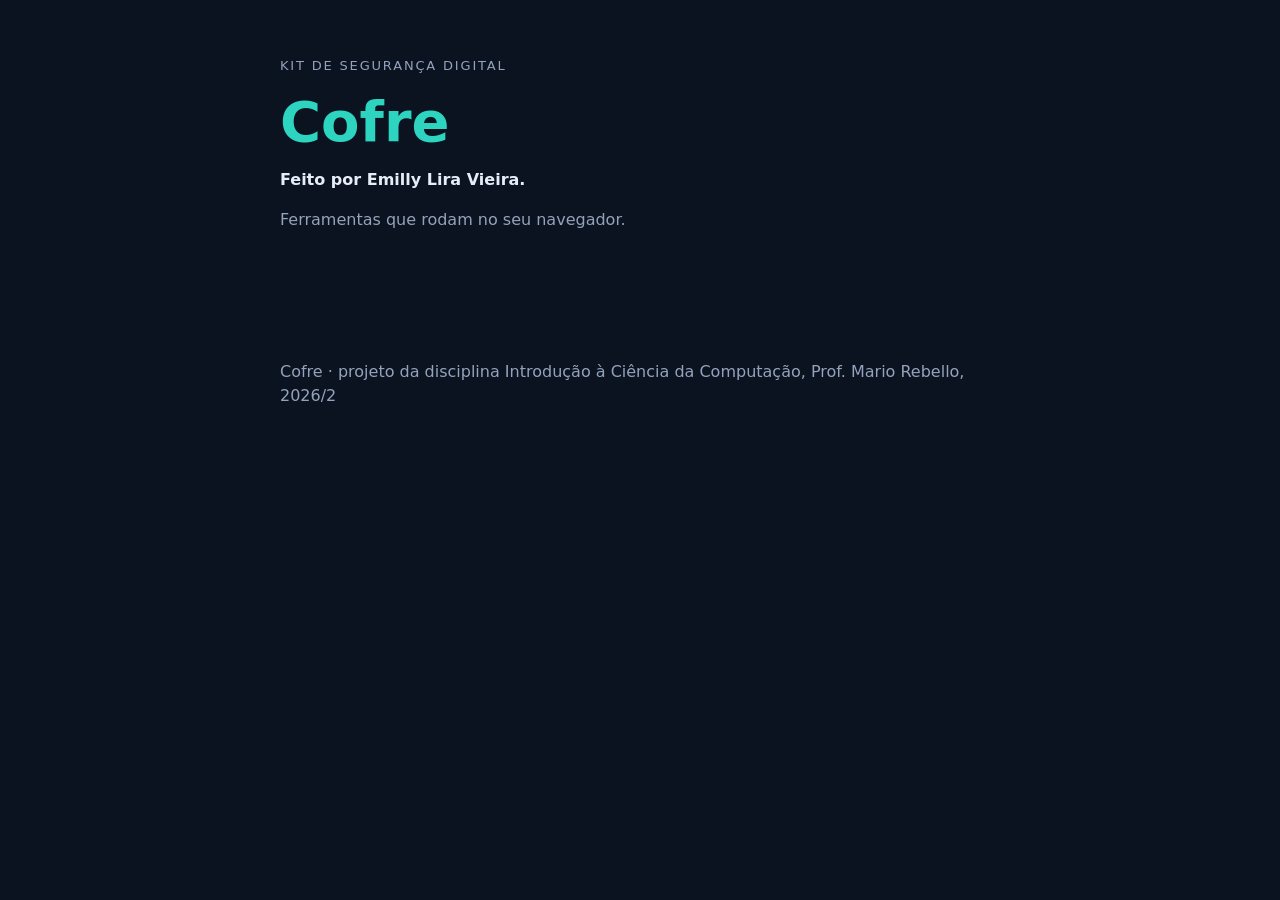
==== index.html @ b2d6ea69 "Move os arquivos do site para a raiz" ====
<!doctype html>
<html lang="pt-BR">
<head>
  <meta charset="utf-8">
  <meta name="viewport" content="width=device-width, initial-scale=1">
  <title>Cofre: kit de segurança</title>
  <link rel="stylesheet" href="style.css">
</head>
<body>
  <header>
    <p class="etiqueta">kit de segurança digital</p>
    <h1>Cofre</h1>
    <p class="autoria">Feito por Emilly Lira Vieira.</p>
    <p class="resumo">Ferramentas que rodam no seu navegador.</p>
  </header>

  <main>
    <!-- FERRAMENTAS: cole cada trecho novo logo ACIMA desta linha -->
  </main>

  <footer>
    <p>Cofre · projeto da disciplina Introdução à Ciência da Computação, Prof. Mario Rebello, 2026/2</p>
  </footer>
</body>
</html>
---- style.css ----
/* Cores do Cofre */
:root {
  --destaque: #2dd4bf;
  --fundo: #0b1220;
  --cartao: #131c2e;
  --texto: #e6edf7;
  --suave: #93a3bb;
}

* { box-sizing: border-box; }

body {
  margin: 0;
  background: var(--fundo);
  color: var(--texto);
  font-family: system-ui, "Segoe UI", Roboto, Arial, sans-serif;
  line-height: 1.5;
}

header, main, footer {
  max-width: 760px;
  margin: 0 auto;
  padding: 24px 20px;
}

header { padding-top: 56px; }

h1 { font-size: 56px; margin: 4px 0; color: var(--destaque); }
h2 { margin: 0 0 6px; }

.etiqueta {
  margin: 0;
  color: var(--suave);
  text-transform: uppercase;
  letter-spacing: .14em;
  font-size: 13px;
}

.autoria { margin: 0; font-weight: 600; }
.resumo, .explica, footer { color: var(--suave); }

.ferramenta {
  background: var(--cartao);
  border: 1px solid #24304a;
  border-left: 4px solid var(--destaque);
  border-radius: 10px;
  padding: 22px;
  margin-bottom: 20px;
}

input, button {
  font: inherit;
  padding: 10px 14px;
  border-radius: 8px;
  border: 1px solid #33415f;
}

input { width: 100%; background: #0b1220; color: var(--texto); margin-bottom: 10px; }

button {
  background: var(--destaque);
  color: #06201c;
  border: 0;
  font-weight: 700;
  cursor: pointer;
}

.resultado { margin: 14px 0 0; font-weight: 600; min-height: 1.5em; }
.ruim { color: #fb7185; }
.bom { color: #4ade80; }
code { font-family: Consolas, monospace; color: var(--destaque); }
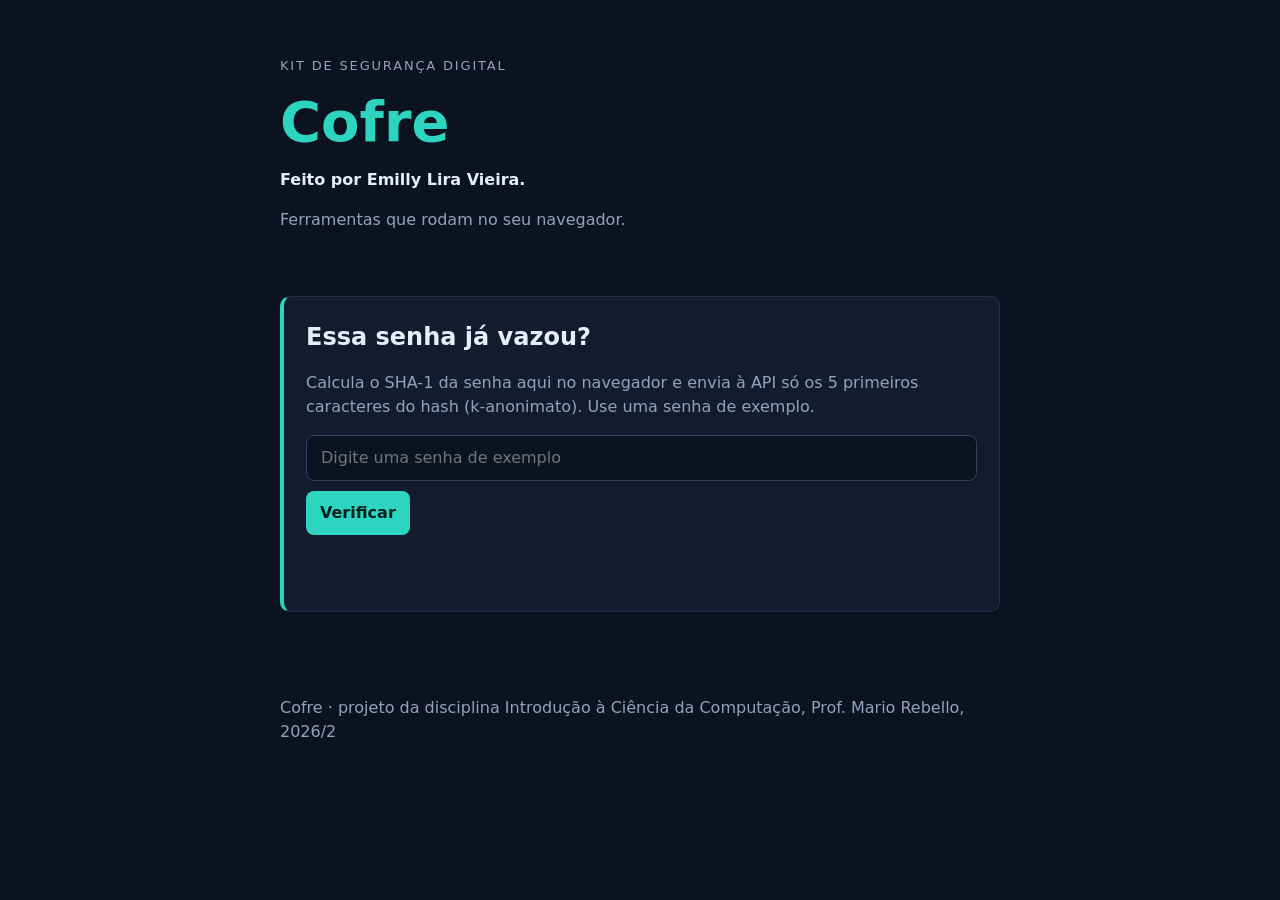
==== commit d08a5d96: "Liga o verificador à página" ====
--- a/index.html
+++ b/index.html
@@ -15,6 +15,15 @@
   </header>
 
   <main>
+        <section class="ferramenta">
+      <h2>Essa senha já vazou?</h2>
+      <p class="explica">Calcula o SHA-1 da senha aqui no navegador e envia à API só os 5 primeiros caracteres do hash (k-anonimato). Use uma senha de exemplo.</p>
+      <input id="vazou-senha" type="password" placeholder="Digite uma senha de exemplo" autocomplete="off">
+      <button id="vazou-botao" type="button">Verificar</button>
+      <p id="vazou-resultado" class="resultado"></p>
+      <p id="vazou-detalhe" class="explica"></p>
+    </section>
+    <script src="vazou.js"></script>
     <!-- FERRAMENTAS: cole cada trecho novo logo ACIMA desta linha -->
   </main>
 
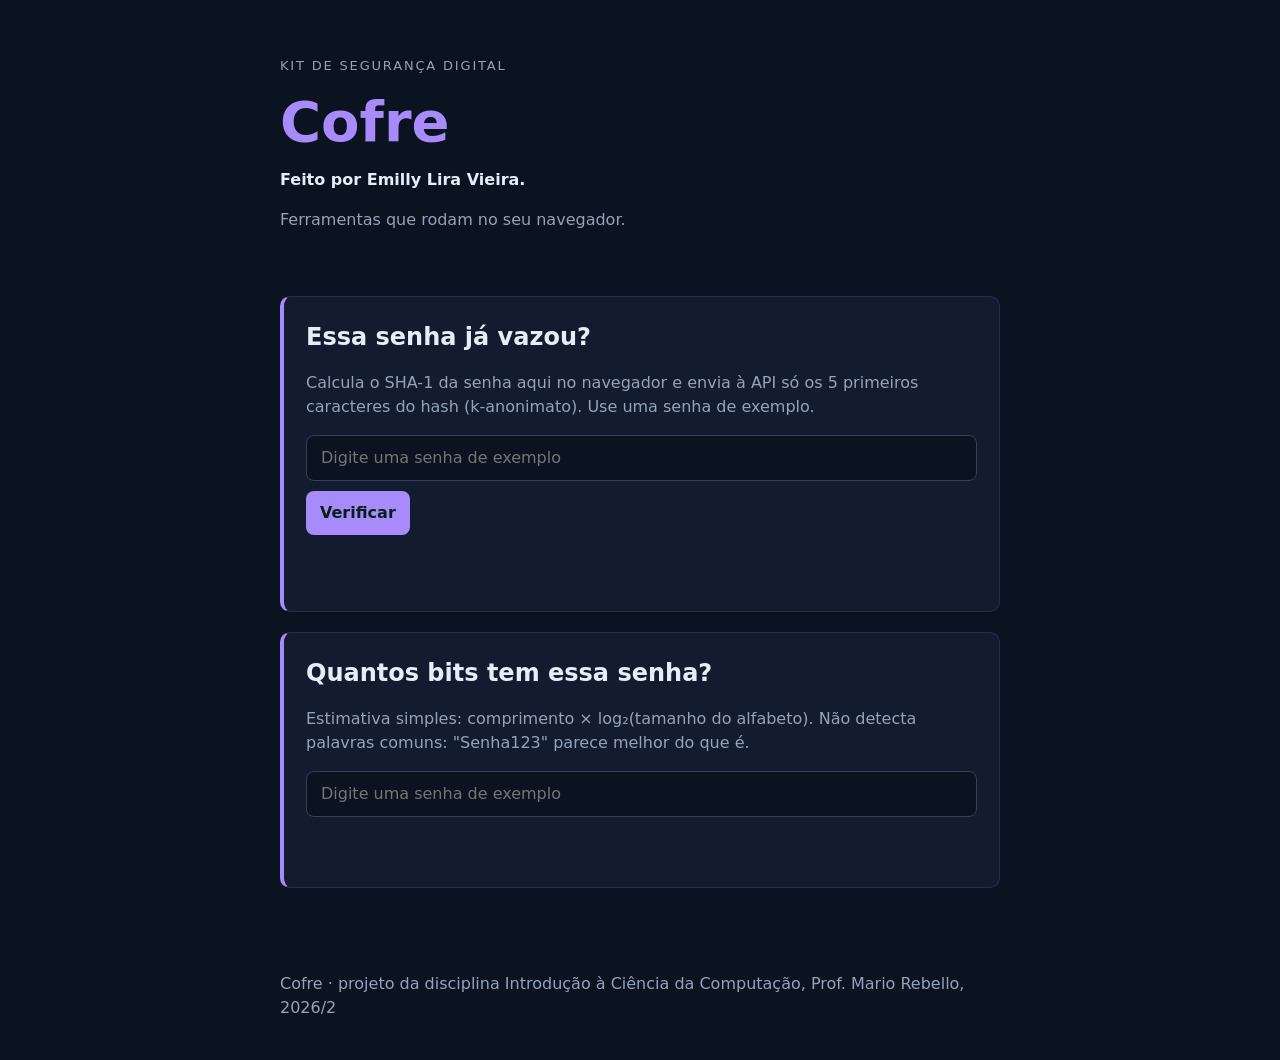
==== commit 1f63fcee: "Adiciona a calculadora de bits" ====
--- a/index.html
+++ b/index.html
@@ -24,6 +24,13 @@
       <p id="vazou-detalhe" class="explica"></p>
     </section>
     <script src="vazou.js"></script>
+       <section class="ferramenta">
+      <h2>Quantos bits tem essa senha?</h2>
+      <p class="explica">Estimativa simples: comprimento × log₂(tamanho do alfabeto). Não detecta palavras comuns: "Senha123" parece melhor do que é.</p>
+      <input id="forca-senha" type="text" placeholder="Digite uma senha de exemplo" autocomplete="off">
+      <p id="forca-resultado" class="resultado"></p>
+    </section>
+    <script src="forca.js"></script>
     <!-- FERRAMENTAS: cole cada trecho novo logo ACIMA desta linha -->
   </main>
 
--- a/style.css
+++ b/style.css
@@ -1,6 +1,6 @@
 /* Cores do Cofre */
 :root {
-  --destaque: #2dd4bf;
+  --destaque: #a78bfa;
   --fundo: #0b1220;
   --cartao: #131c2e;
   --texto: #e6edf7;
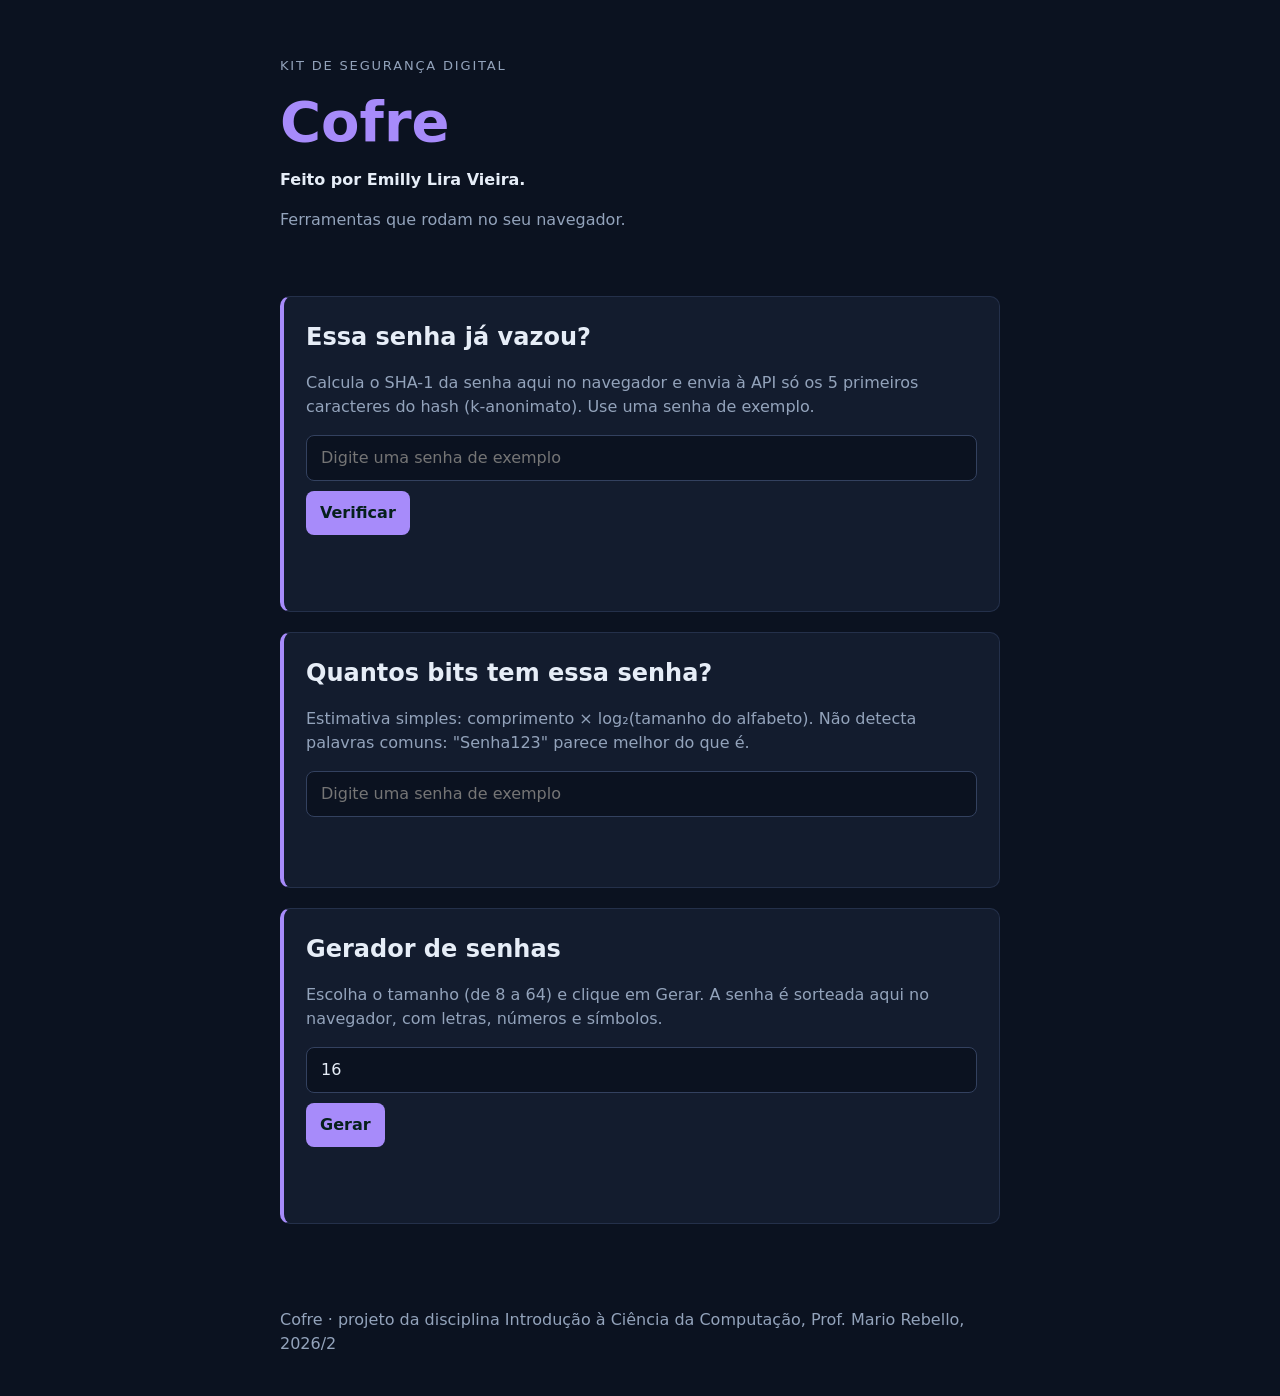
==== commit 08666f43: "Coloca o gerador de senhas na página" ====
--- a/index.html
+++ b/index.html
@@ -31,6 +31,15 @@
       <p id="forca-resultado" class="resultado"></p>
     </section>
     <script src="forca.js"></script>
+    <section class="ferramenta">
+      <h2>Gerador de senhas</h2>
+      <p class="explica">Escolha o tamanho (de 8 a 64) e clique em Gerar. A senha é sorteada aqui no navegador, com letras, números e símbolos.</p>
+      <input id="senha-tamanho" type="number" min="8" max="64" value="16" placeholder="Tamanho da senha">
+      <button id="senha-botao" type="button">Gerar</button>
+      <p id="senha-resultado" class="resultado"></p>
+      <p id="senha-detalhe" class="explica"></p>
+    </section>
+    <script src="minha-senha.js"></script>
     <!-- FERRAMENTAS: cole cada trecho novo logo ACIMA desta linha -->
   </main>
 
